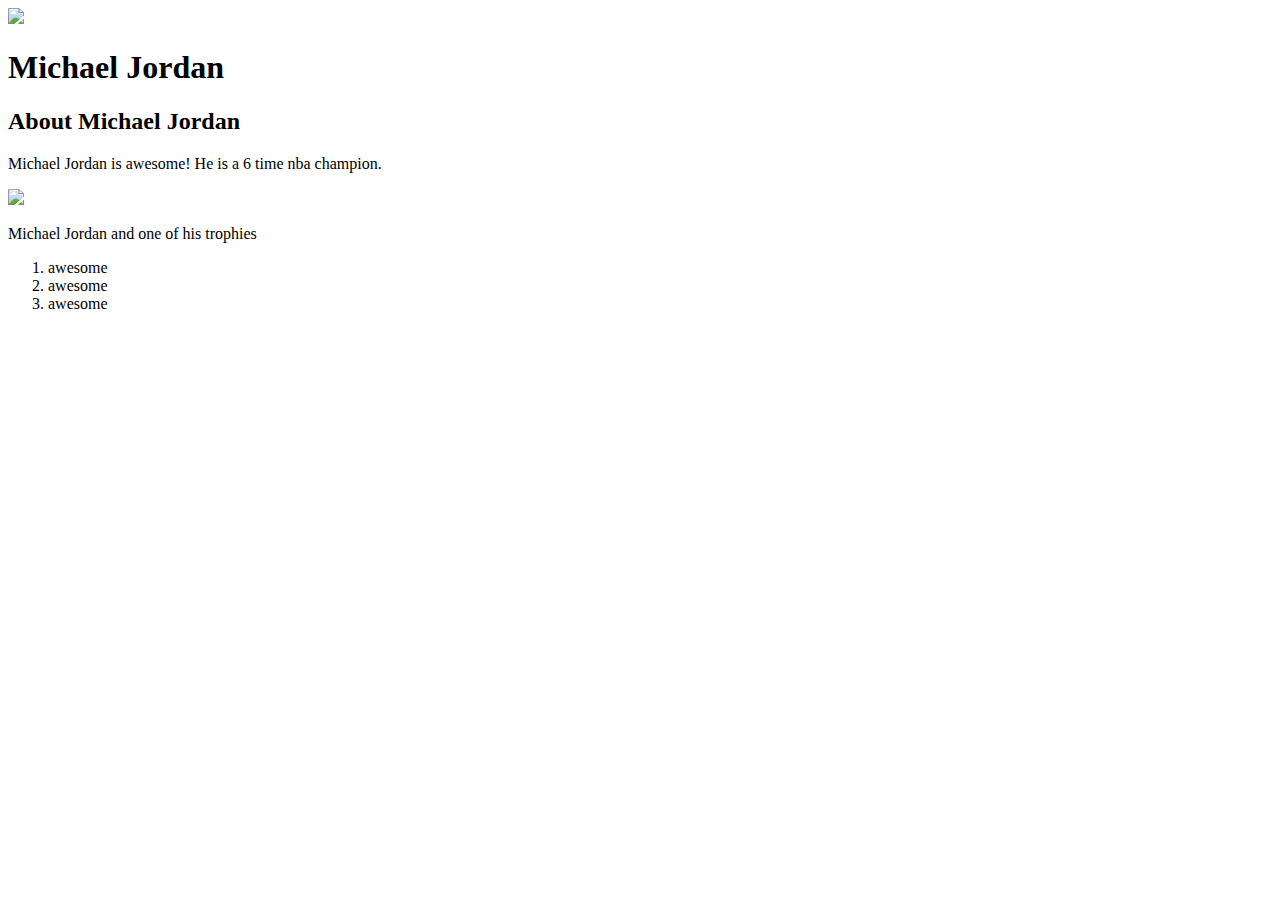
==== index.html @ 4e8e8ea6 "start to write michael jordan website" ====
<!DOCTYPE html>
<html>
<head>
	<meta charset="utf-8">
	<meta name="viewport" content="width=device-width, initial-scale=1">
	<title>Michael Jordan</title>
</head>
<body>
	<!-- header element-->

	<header>
		<img src="https://img.bleacherreport.net/img/images/photos/003/875/045/f747eca6d77ef4822de3a4c98bb4324e_crop_exact.jpg?h=646&w=970&q=70&crop_x=center&crop_y=top">
		<h1>Michael Jordan</h1>
	</header>

	<!-- main element -->

	<main>
		<h2>About Michael Jordan</h2>
		<p>Michael Jordan is awesome! He is a 6 time nba champion.</p>
		<img src="img/mjbig.jpeg">
		<p>Michael Jordan and one of his trophies</p>
		<ol>
			<li>awesome</li>
			<li>awesome</li>
			<li>awesome</li>
		</ol>

	</main>

</body>
</html>
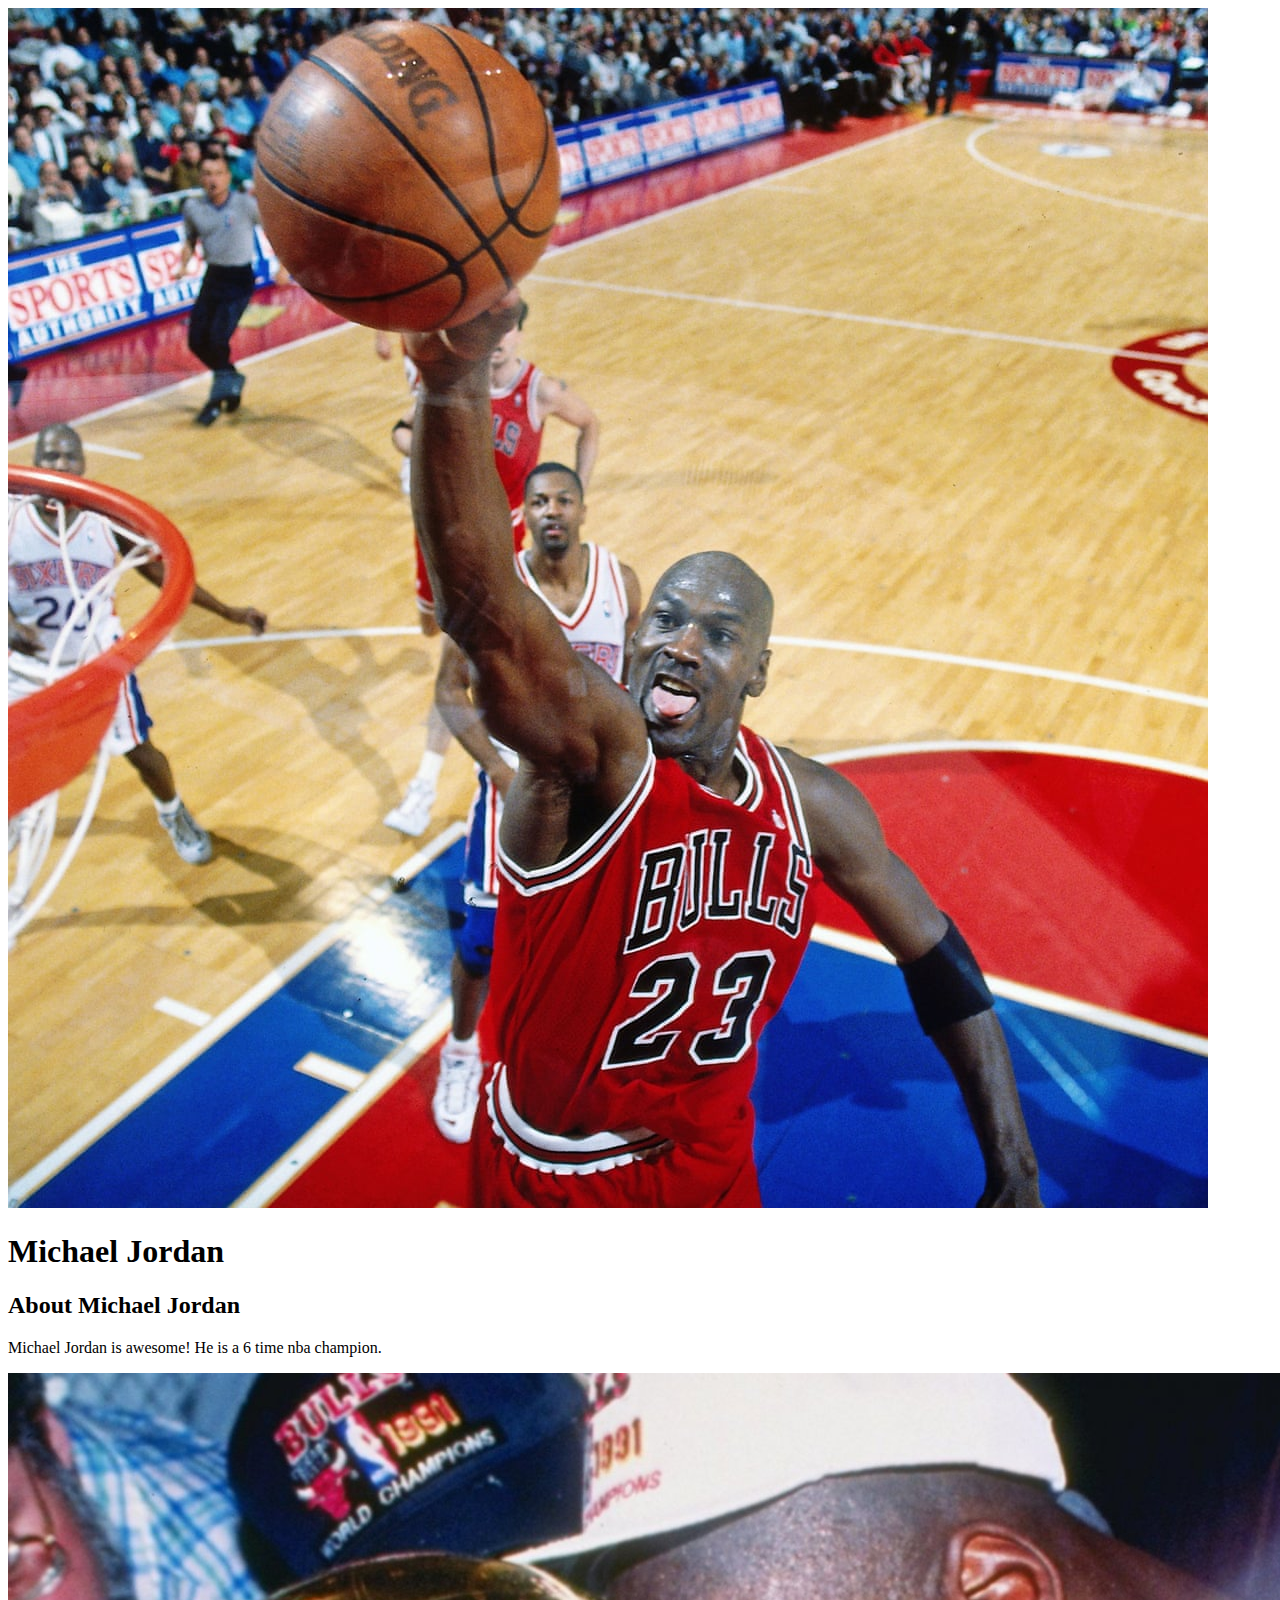
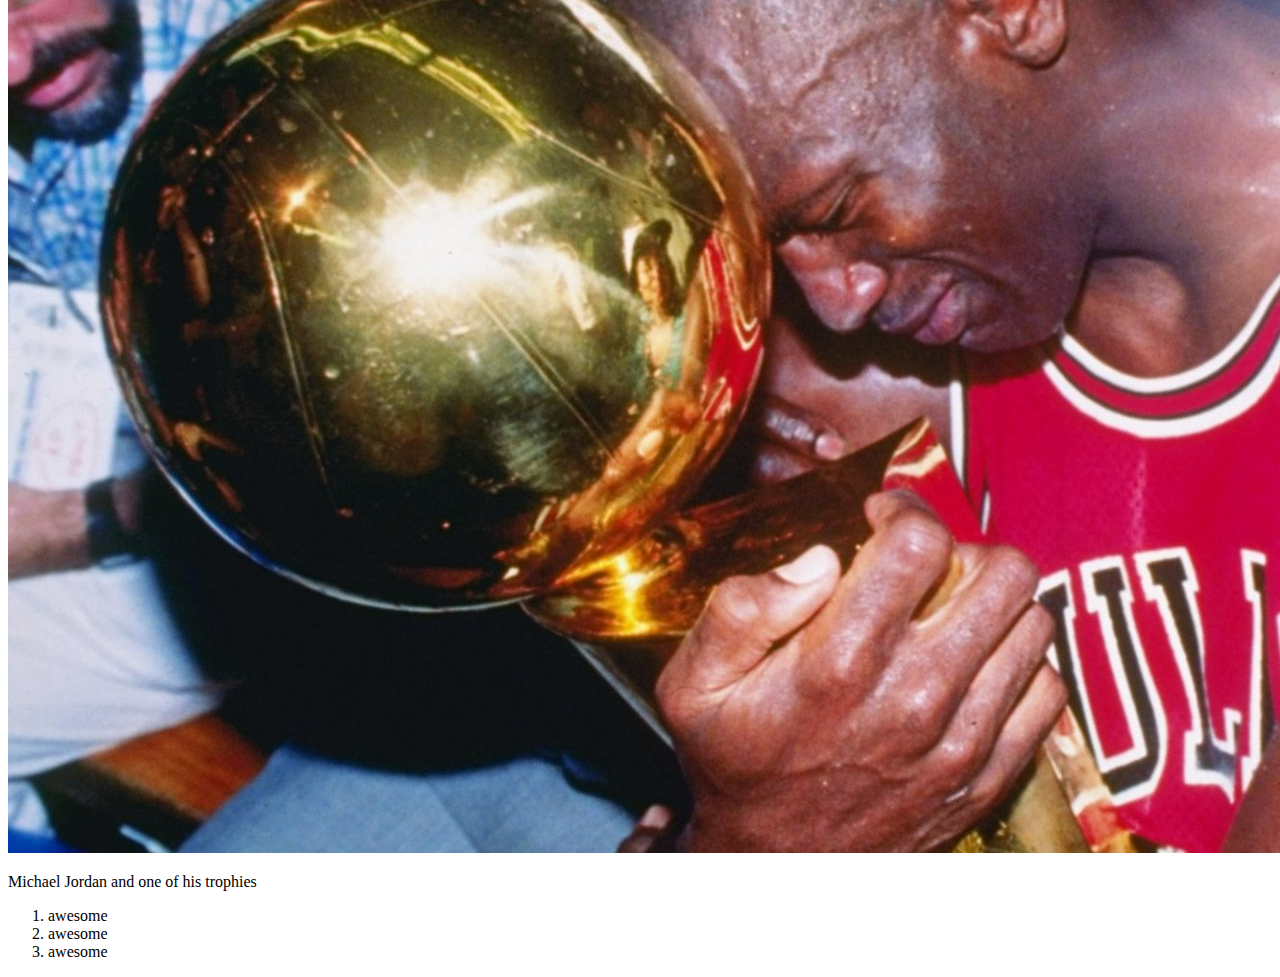
==== commit 526ee5f6: "fixed images" ====
--- a/index.html
+++ b/index.html
@@ -9,7 +9,7 @@
 	<!-- header element-->
 
 	<header>
-		<img src="https://img.bleacherreport.net/img/images/photos/003/875/045/f747eca6d77ef4822de3a4c98bb4324e_crop_exact.jpg?h=646&w=970&q=70&crop_x=center&crop_y=top">
+		<img src="images/michaeljordan.jpeg">
 		<h1>Michael Jordan</h1>
 	</header>
 
@@ -18,7 +18,7 @@
 	<main>
 		<h2>About Michael Jordan</h2>
 		<p>Michael Jordan is awesome! He is a 6 time nba champion.</p>
-		<img src="img/mjbig.jpeg">
+		<img src="images/mjbig.jpeg">
 		<p>Michael Jordan and one of his trophies</p>
 		<ol>
 			<li>awesome</li>
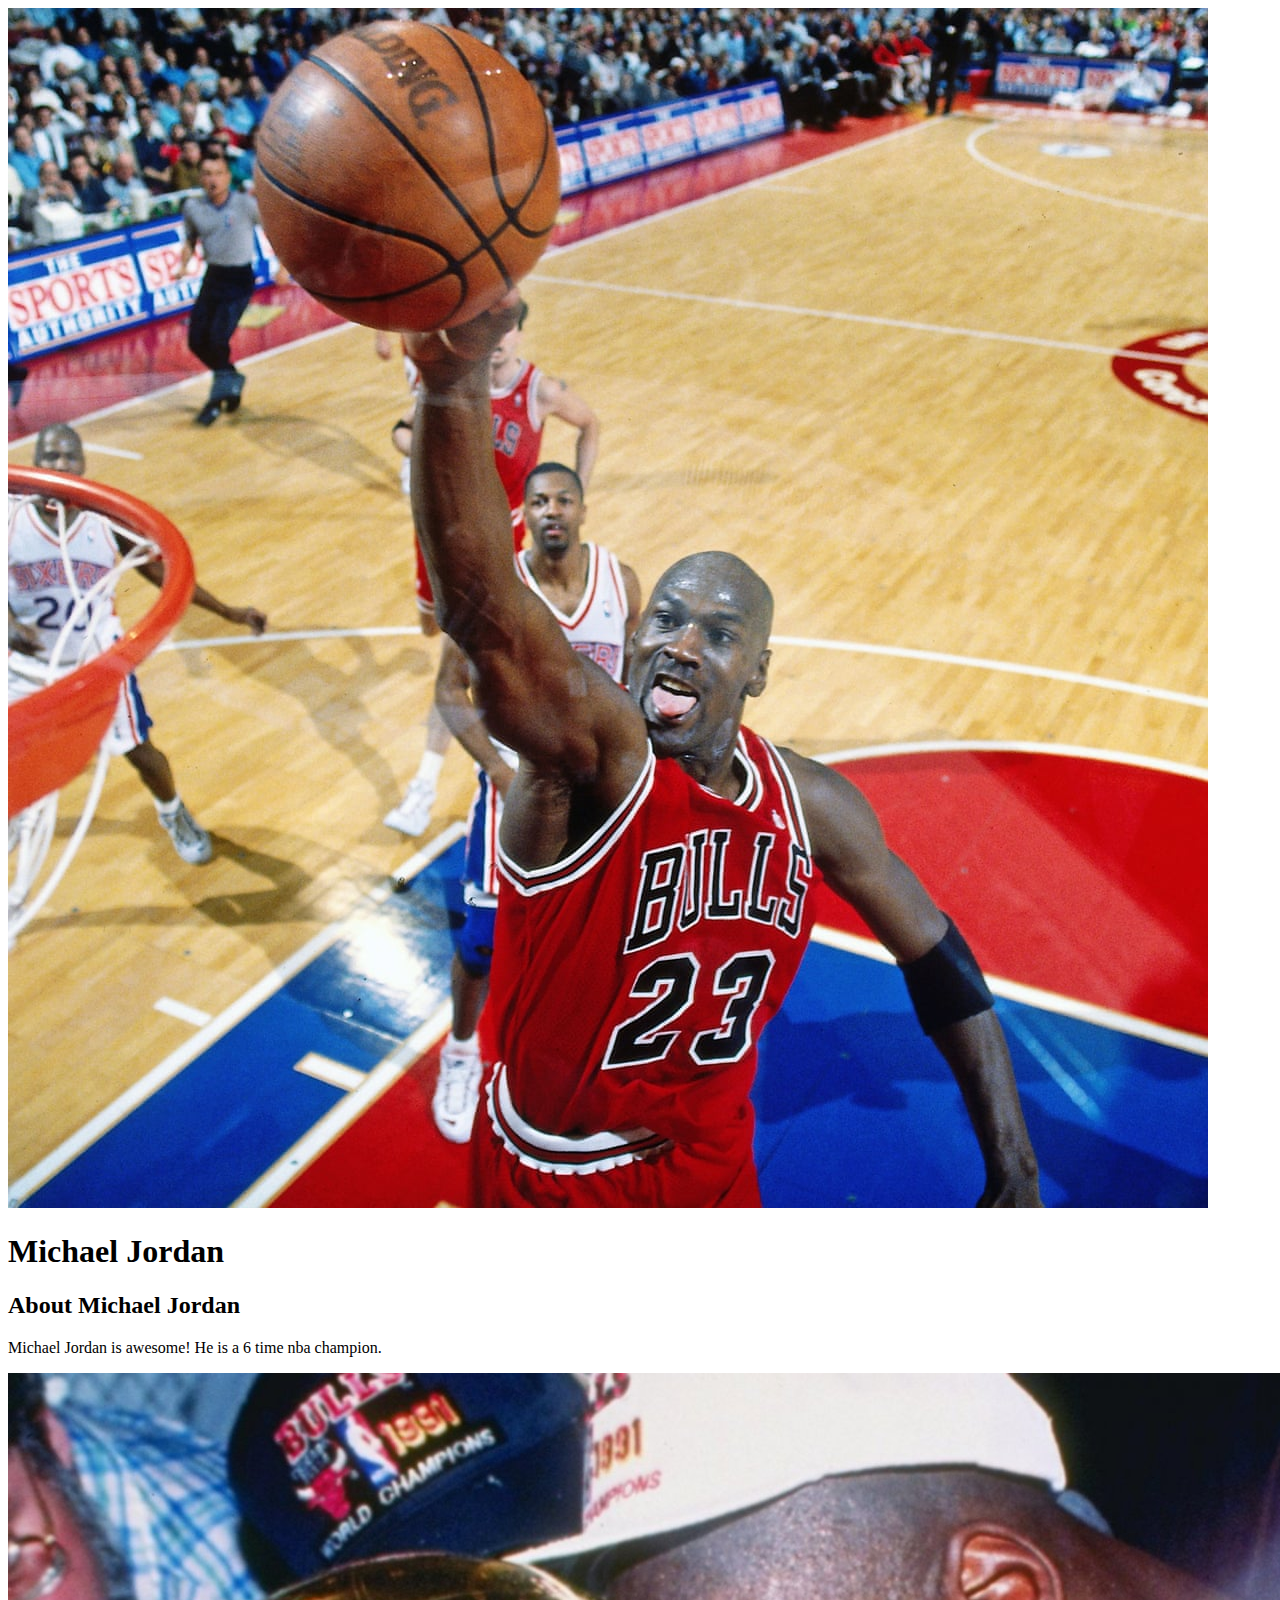
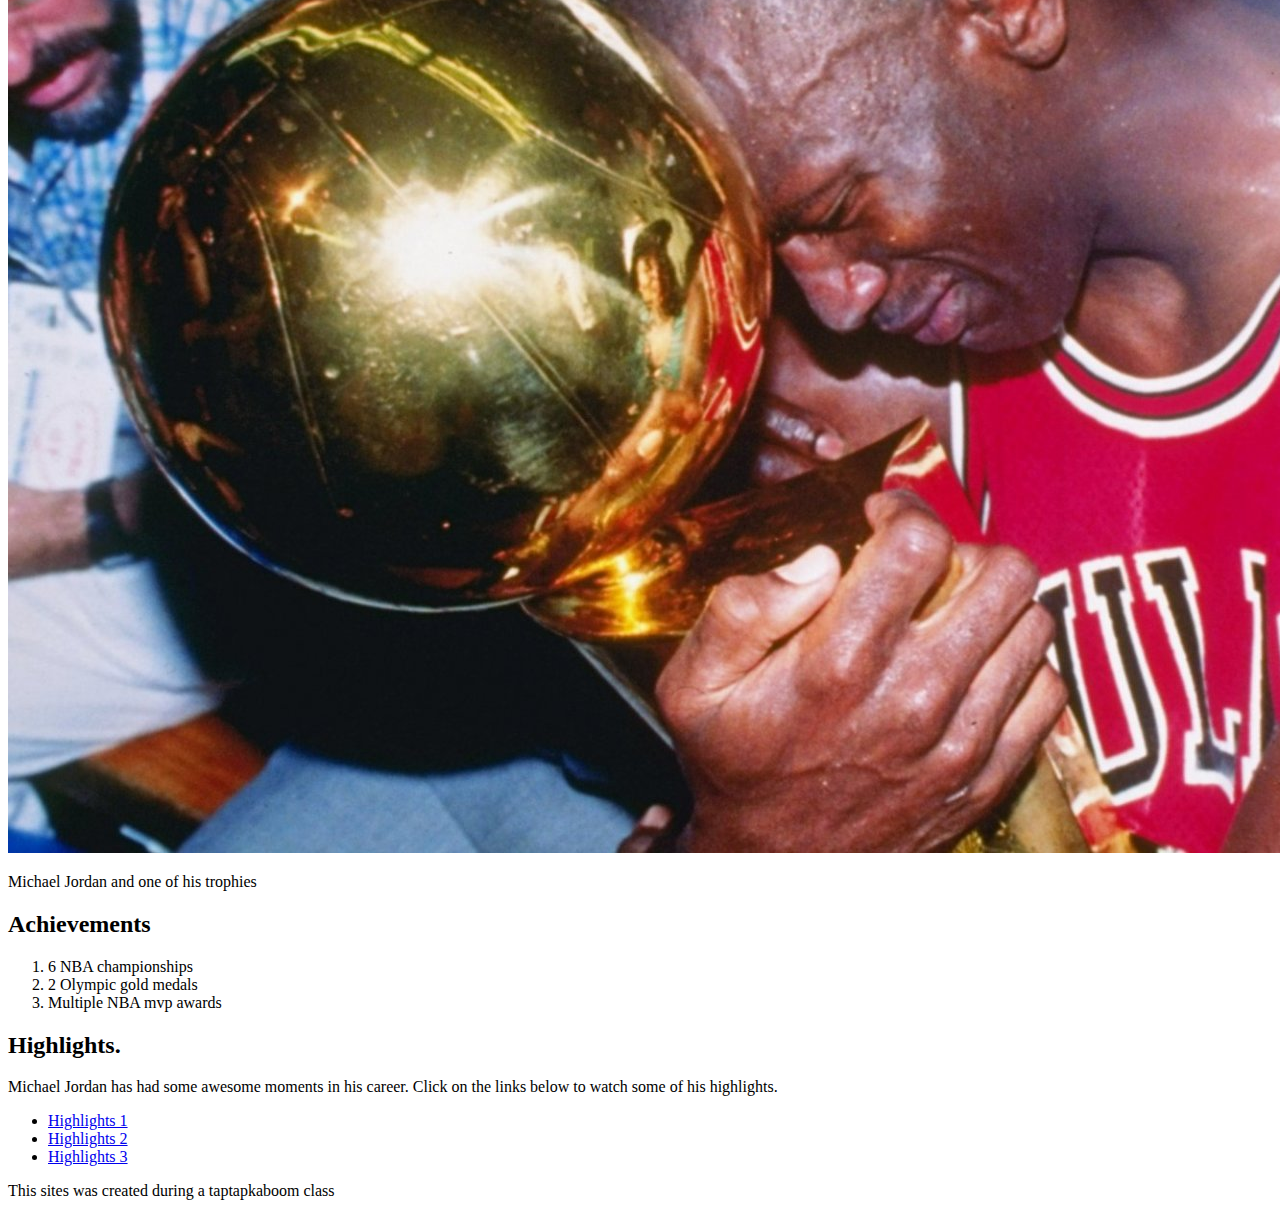
==== commit e94ed3db: "Update index.html" ====
--- a/index.html
+++ b/index.html
@@ -4,6 +4,7 @@
 	<meta charset="utf-8">
 	<meta name="viewport" content="width=device-width, initial-scale=1">
 	<title>Michael Jordan</title>
+	<link rel="icon" href="images/michaeljordan.jpeg">
 </head>
 <body>
 	<!-- header element-->
@@ -16,17 +17,39 @@
 	<!-- main element -->
 
 	<main>
+
+		<!-- about michael-->
+
 		<h2>About Michael Jordan</h2>
 		<p>Michael Jordan is awesome! He is a 6 time nba champion.</p>
 		<img src="images/mjbig.jpeg">
 		<p>Michael Jordan and one of his trophies</p>
+
+		<!-- Achievements-->
+
+		<h2>Achievements</h2>
 		<ol>
-			<li>awesome</li>
-			<li>awesome</li>
-			<li>awesome</li>
+			<li>6 NBA championships</li>
+			<li>2 Olympic gold medals</li>
+			<li>Multiple NBA mvp awards</li>
 		</ol>
+		<h2>Highlights.</h2>
+		<p>Michael Jordan has had some awesome moments in his career. Click on the links below to watch some of his highlights.</p>
+		<ul>
+			<li><a target="_blank" href="https://www.youtube.com/watch?v=LAr6oAKieHk">Highlights 1</a></li>
+			<li><a target="_blank" href="https://www.youtube.com/watch?v=cuLprHh_BRg">Highlights 2</a></li>
+			<li><a target="_blank" href="https://www.youtube.com/watch?v=SUo8skGvl-Q">Highlights 3</a></li>
+		</ul>
 
 	</main>
 
+	<!-- footer element-->
+
+	<footer>
+		<p> This sites was created during a <a target="_blank"
+		+ href="https://www.taptapkaboom.com/"> 
+		</a>taptapkaboom class</p>
+	</footer>
+
 </body>
 </html>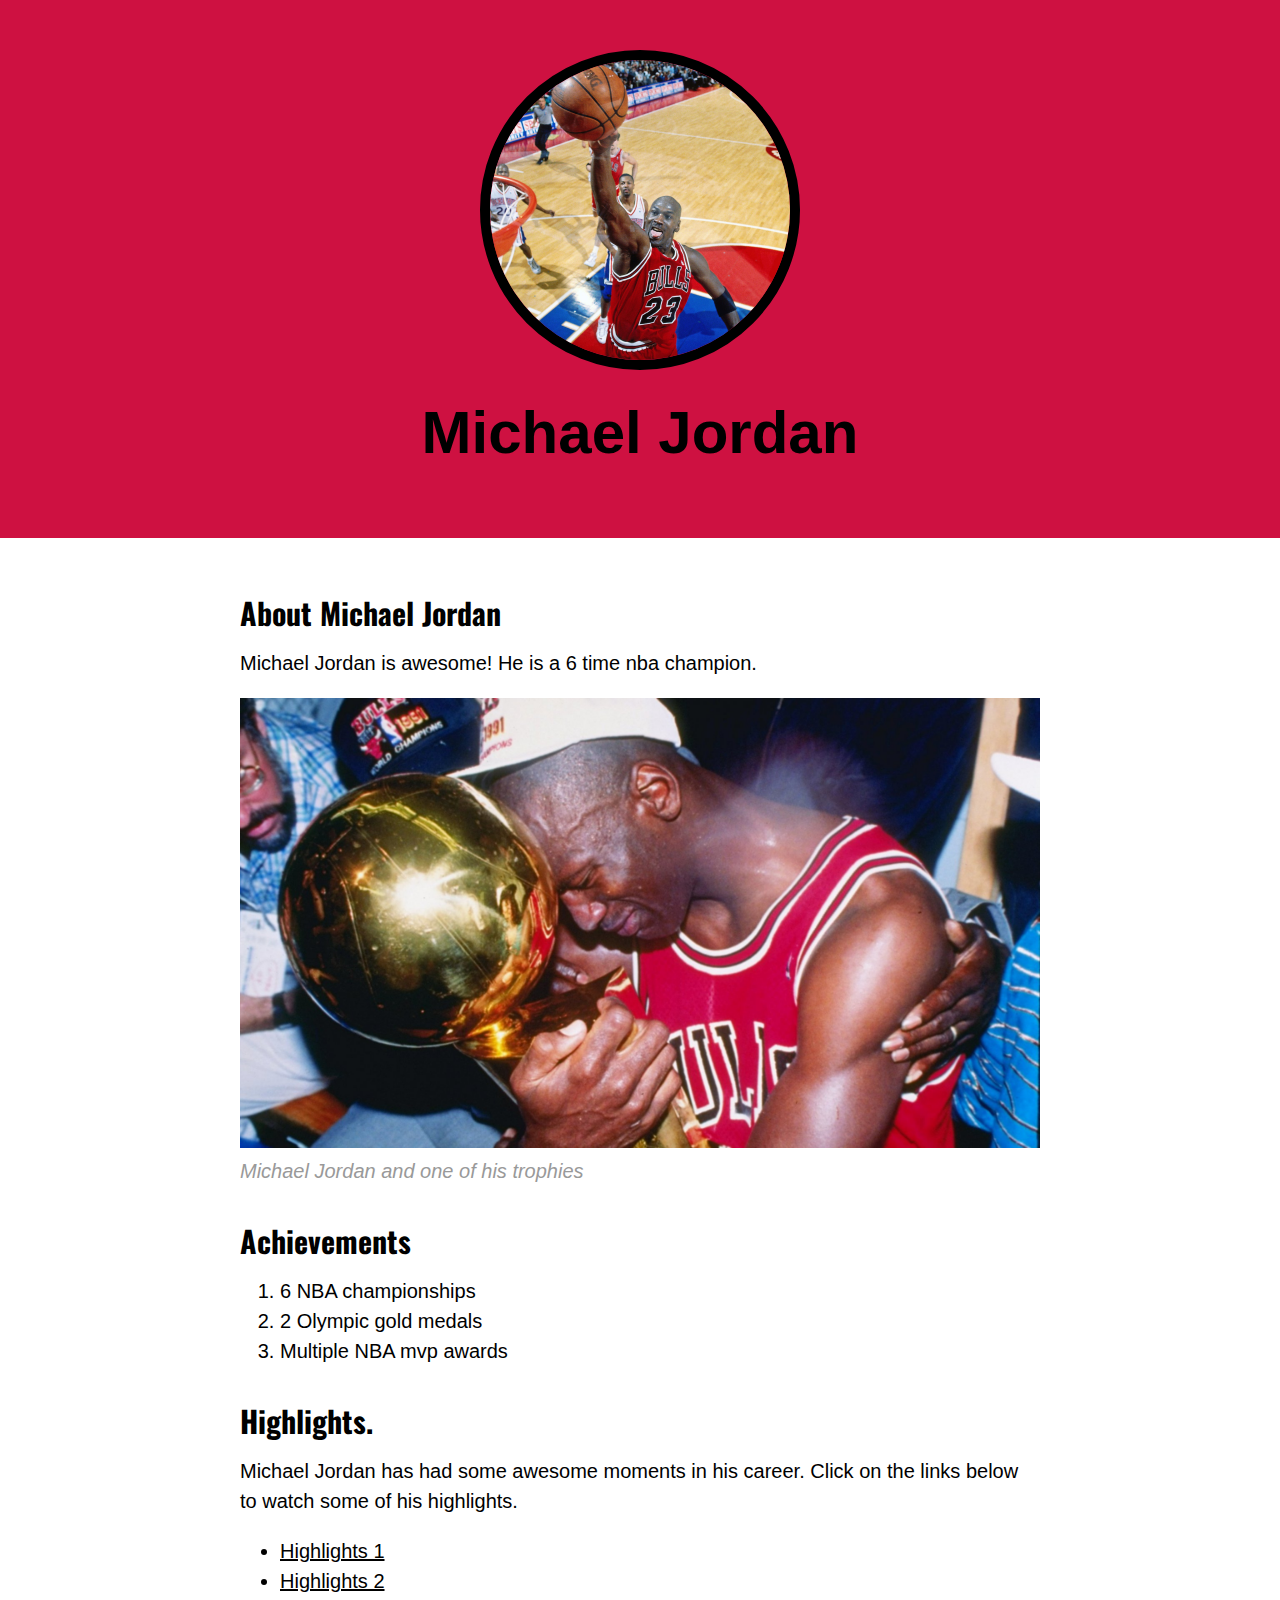
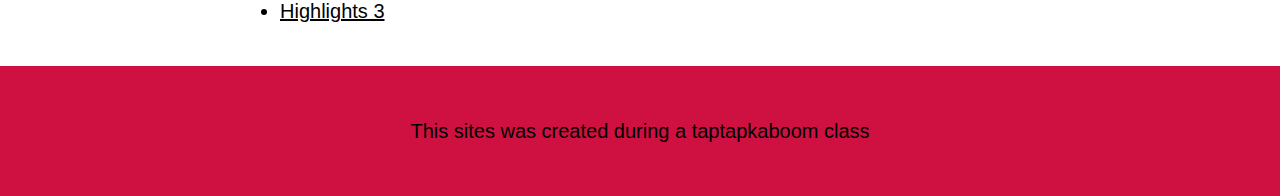
==== commit 5e851664: "wrote the css for website (and changed some html" ====
--- a/index.html
+++ b/index.html
@@ -5,6 +5,10 @@
 	<meta name="viewport" content="width=device-width, initial-scale=1">
 	<title>Michael Jordan</title>
 	<link rel="icon" href="images/michaeljordan.jpeg">
+	<link rel="preconnect" href="https://fonts.googleapis.com">
+<link rel="preconnect" href="https://fonts.gstatic.com" crossorigin>
+<link href="https://fonts.googleapis.com/css2?family=Oswald&display=swap" rel="stylesheet">
+	<link rel="stylesheet" type="text/css" href="Michael Jordan.css">
 </head>
 <body>
 	<!-- header element-->
@@ -23,7 +27,7 @@
 		<h2>About Michael Jordan</h2>
 		<p>Michael Jordan is awesome! He is a 6 time nba champion.</p>
 		<img src="images/mjbig.jpeg">
-		<p>Michael Jordan and one of his trophies</p>
+		<p class="caption">Michael Jordan and one of his trophies</p>
 
 		<!-- Achievements-->
 
--- a/Michael Jordan.css
+++ b/Michael Jordan.css
@@ -0,0 +1,76 @@
+body{
+	margin: 0;
+	font-family: Helvetica, arial, sans-serif;
+	font-size: 20px;
+	line-height: 30px;
+}
+
+header{
+	background-color: #CE1141;
+	text-align: center;
+	padding-top: 50px;
+	padding-bottom: 50px;
+}
+
+h1, h2{
+	font-family: 'Oswald', sans-serif;
+}
+header h1{
+	color: #000000;
+	font-family: Helvetica, arial, sans-serif;
+	font-size: 60px;
+}
+
+header img{
+	border-radius: 170px;
+	width: 300px;
+    border: 10px solid #000000;
+}
+
+main{
+	max-width: 800px;
+	margin: 0 auto;
+	padding: 20px;
+}
+
+main img{
+	max-width: 100%;
+
+}
+
+h2{
+	font-size: 30px;
+	color: #000000;
+	margin: 40px 0 10px;
+}
+
+a{
+	color: #000000;
+}
+a:hover{
+	color: white;
+	background-color: #483a94;
+}
+
+footer{
+	background-color: #CE1141;
+	text-align: center;
+	color: #000000;
+	padding: 50px;
+}
+footer p{
+	margin: 0;
+}
+footer a{
+	color: white;	
+}
+footer a: hover {
+	opacity: .5;
+	background-color: transparent;
+}
+
+p.caption{
+	color: #999999;
+	font-style: italic;
+	margin-top: 0;
+}